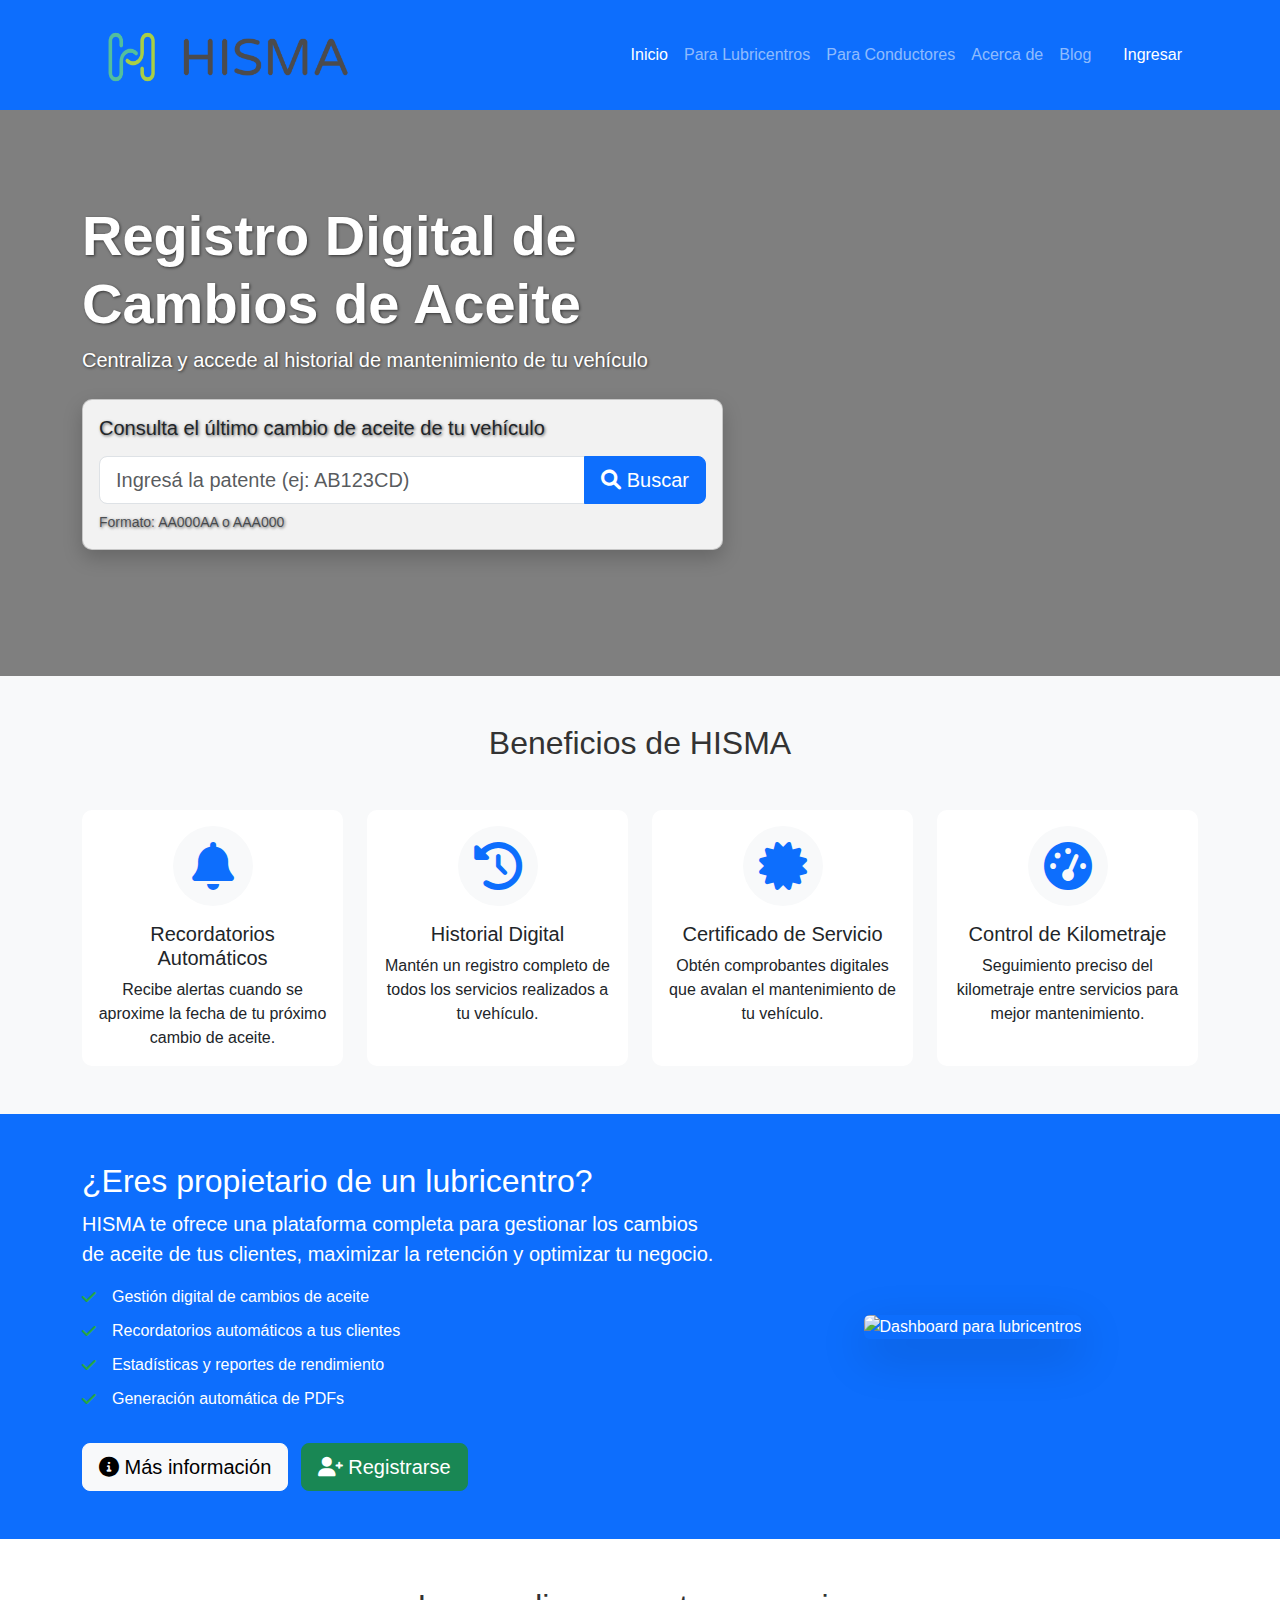
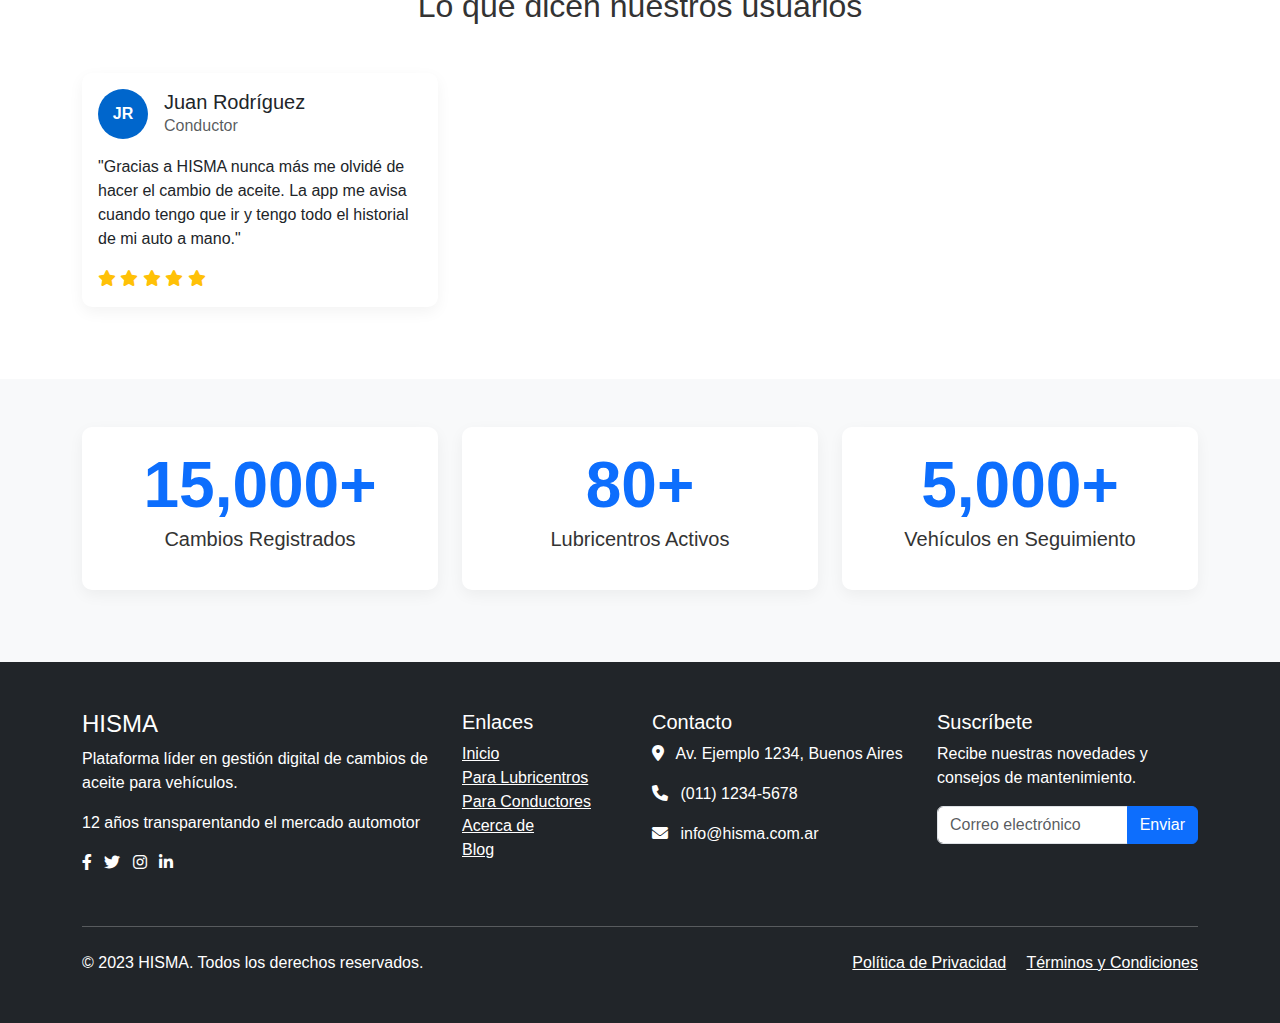
==== index.html @ cbe99efb "Inicio de sitio web" ====
<!DOCTYPE html>
<html lang="es">
<head>
    <meta charset="UTF-8">
    <meta name="viewport" content="width=device-width, initial-scale=1.0">
    <title>HISMA - Registro Digital de Cambios de Aceite</title>
    <meta name="description" content="Centraliza y accede al historial de mantenimiento de tu vehículo con HISMA, la plataforma líder en registro de cambios de aceite.">
    
    <!-- Bootstrap CSS -->
    <link href="https://cdn.jsdelivr.net/npm/bootstrap@5.3.0-alpha1/dist/css/bootstrap.min.css" rel="stylesheet">
    
    <!-- Custom CSS -->
    <link rel="stylesheet" href="css/style.css">
    
    <!-- Favicon -->
    <link rel="icon" href="favicon.ico">
    
    <!-- Font Awesome para iconos -->
    <link rel="stylesheet" href="https://cdnjs.cloudflare.com/ajax/libs/font-awesome/6.0.0/css/all.min.css">
</head>
<body>
    <!-- Barra de navegación -->
    <nav class="navbar navbar-expand-lg navbar-dark bg-primary fixed-top">
        <div class="container">
            <a class="navbar-brand" href="index.html">
                <img src="img/hisma_logo_horizontal.png" alt="HISMA Logo" height="80" class="d-inline-block align-text-top">
            </a>
            <button class="navbar-toggler" type="button" data-bs-toggle="collapse" data-bs-target="#navbarNav">
                <span class="navbar-toggler-icon"></span>
            </button>
            <div class="collapse navbar-collapse" id="navbarNav">
                <ul class="navbar-nav ms-auto">
                    <li class="nav-item">
                        <a class="nav-link active" href="index.html">Inicio</a>
                    </li>
                    <li class="nav-item">
                        <a class="nav-link" href="lubricentros.html">Para Lubricentros</a>
                    </li>
                    <li class="nav-item">
                        <a class="nav-link" href="conductores.html">Para Conductores</a>
                    </li>
                    <li class="nav-item">
                        <a class="nav-link" href="acerca.html">Acerca de</a>
                    </li>
                    <li class="nav-item">
                        <a class="nav-link" href="blog.html">Blog</a>
                    </li>
                    <li class="nav-item">
                        <a class="nav-link btn btn-success text-white ms-2 px-3" href="#">Ingresar</a>
                    </li>
                </ul>
            </div>
        </div>
    </nav>

    <!-- Hero Section con buscador -->
    <header class="hero-section" style="background-image: url('img/herobg_1.jpg');">
        <div class="container h-100">
            <div class="row h-100 align-items-center">
                <div class="col-lg-7 hero-text">
                    <h1 class="display-4 text-white fw-bold">Registro Digital de Cambios de Aceite</h1>
                    <p class="lead text-white mb-4">Centraliza y accede al historial de mantenimiento de tu vehículo</p>
                    
                    <!-- Buscador de dominio -->
                    <div class="card p-3 search-card">
                        <h2 class="h5 mb-3">Consulta el último cambio de aceite de tu vehículo</h2>
                        <div class="input-group">
                            <input type="text" id="dominio-input" class="form-control form-control-lg" placeholder="Ingresá la patente (ej: AB123CD)" aria-label="Dominio">
                            <button class="btn btn-primary btn-lg" type="button" id="search-button">
                                <i class="fas fa-search"></i> Buscar
                            </button>
                                                        
                        </div>
                        <small class="form-text text-muted mt-2">Formato: AA000AA o AAA000</small>
                        
                        <!-- Área donde se mostrará el resultado -->
                        <div id="resultado-consulta" class="mt-3 d-none"></div>
                    </div>
                </div>
            </div>
        </div>
    </header>

    <!-- Sección de Beneficios -->
    <section class="py-5 bg-light">
        <div class="container">
            <h2 class="text-center mb-5">Beneficios de HISMA</h2>
            <div class="row g-4">
                <div class="col-md-6 col-lg-3">
                    <div class="card h-100 benefit-card">
                        <div class="card-body text-center">
                            <div class="icon-wrapper mb-3">
                                <i class="fas fa-bell fa-3x text-primary"></i>
                            </div>
                            <h3 class="h5">Recordatorios Automáticos</h3>
                            <p class="card-text">Recibe alertas cuando se aproxime la fecha de tu próximo cambio de aceite.</p>
                        </div>
                    </div>
                </div>
                <div class="col-md-6 col-lg-3">
                    <div class="card h-100 benefit-card">
                        <div class="card-body text-center">
                            <div class="icon-wrapper mb-3">
                                <i class="fas fa-history fa-3x text-primary"></i>
                            </div>
                            <h3 class="h5">Historial Digital</h3>
                            <p class="card-text">Mantén un registro completo de todos los servicios realizados a tu vehículo.</p>
                        </div>
                    </div>
                </div>
                <div class="col-md-6 col-lg-3">
                    <div class="card h-100 benefit-card">
                        <div class="card-body text-center">
                            <div class="icon-wrapper mb-3">
                                <i class="fas fa-certificate fa-3x text-primary"></i>
                            </div>
                            <h3 class="h5">Certificado de Servicio</h3>
                            <p class="card-text">Obtén comprobantes digitales que avalan el mantenimiento de tu vehículo.</p>
                        </div>
                    </div>
                </div>
                <div class="col-md-6 col-lg-3">
                    <div class="card h-100 benefit-card">
                        <div class="card-body text-center">
                            <div class="icon-wrapper mb-3">
                                <i class="fas fa-tachometer-alt fa-3x text-primary"></i>
                            </div>
                            <h3 class="h5">Control de Kilometraje</h3>
                            <p class="card-text">Seguimiento preciso del kilometraje entre servicios para mejor mantenimiento.</p>
                        </div>
                    </div>
                </div>
            </div>
        </div>
    </section>

    <!-- Sección para Lubricentros -->
    <section class="py-5 bg-primary text-white">
        <div class="container">
            <div class="row align-items-center">
                <div class="col-lg-7">
                    <h2>¿Eres propietario de un lubricentro?</h2>
                    <p class="lead">HISMA te ofrece una plataforma completa para gestionar los cambios de aceite de tus clientes, maximizar la retención y optimizar tu negocio.</p>
                    <ul class="check-list">
                        <li>Gestión digital de cambios de aceite</li>
                        <li>Recordatorios automáticos a tus clientes</li>
                        <li>Estadísticas y reportes de rendimiento</li>
                        <li>Generación automática de PDFs</li>
                    </ul>
                    <a href="lubricentros.html" class="btn btn-light btn-lg mt-3">
                        <i class="fas fa-info-circle"></i> Más información
                    </a>
                    <a href="#" class="btn btn-success btn-lg mt-3 ms-2">
                        <i class="fas fa-user-plus"></i> Registrarse
                    </a>
                </div>
                <div class="col-lg-5 text-center">
                    <img src="img/placeholder-lubricentro.jpg" alt="Dashboard para lubricentros" class="img-fluid rounded shadow-lg">
                </div>
            </div>
        </div>
    </section>

    <!-- Sección Testimonios -->
    <section class="py-5">
        <div class="container">
            <h2 class="text-center mb-5">Lo que dicen nuestros usuarios</h2>
            <div class="row">
                <div class="col-lg-4 mb-4">
                    <div class="card h-100 testimonial-card">
                        <div class="card-body">
                            <div class="d-flex align-items-center mb-3">
                                <div class="testimonial-img">
                                    <!-- Aquí puedes colocar una imagen o iniciales -->
                                    <span>JR</span>
                                </div>
                                <div class="ms-3">
                                    <h5 class="mb-0">Juan Rodríguez</h5>
                                    <p class="text-muted mb-0">Conductor</p>
                                </div>
                            </div>
                            <p class="card-text">"Gracias a HISMA nunca más me olvidé de hacer el cambio de aceite. La app me avisa cuando tengo que ir y tengo todo el historial de mi auto a mano."</p>
                            <div class="rating text-warning">
                                <i class="fas fa-star"></i>
                                <i class="fas fa-star"></i>
                                <i class="fas fa-star"></i>
                                <i class="fas fa-star"></i>
                                <i class="fas fa-star"></i>
                            </div>
                        </div>
                    </div>
                </div>
                <!-- Agregar más testimonios -->
            </div>
        </div>
    </section>

    <!-- Sección Estadísticas -->
    <section class="py-5 bg-light">
        <div class="container">
            <div class="row text-center">
                <div class="col-md-4 mb-4">
                    <div class="stat-item">
                        <div class="display-3 fw-bold text-primary" data-count="15000">15,000+</div>
                        <p class="lead">Cambios Registrados</p>
                    </div>
                </div>
                <div class="col-md-4 mb-4">
                    <div class="stat-item">
                        <div class="display-3 fw-bold text-primary" data-count="80">80+</div>
                        <p class="lead">Lubricentros Activos</p>
                    </div>
                </div>
                <div class="col-md-4 mb-4">
                    <div class="stat-item">
                        <div class="display-3 fw-bold text-primary" data-count="5000">5,000+</div>
                        <p class="lead">Vehículos en Seguimiento</p>
                    </div>
                </div>
            </div>
        </div>
    </section>

    <!-- Footer -->
    <footer class="bg-dark text-white py-5">
        <div class="container">
            <div class="row">
                <div class="col-lg-4 mb-4">
                    <h4>HISMA</h4>
                    <p>Plataforma líder en gestión digital de cambios de aceite para vehículos.</p>
                    <p>12 años transparentando el mercado automotor</p>
                    <div class="social-icons">
                        <a href="#" class="text-white me-2"><i class="fab fa-facebook-f"></i></a>
                        <a href="#" class="text-white me-2"><i class="fab fa-twitter"></i></a>
                        <a href="#" class="text-white me-2"><i class="fab fa-instagram"></i></a>
                        <a href="#" class="text-white"><i class="fab fa-linkedin-in"></i></a>
                    </div>
                </div>
                <div class="col-lg-2 mb-4">
                    <h5>Enlaces</h5>
                    <ul class="list-unstyled">
                        <li><a href="index.html" class="text-white">Inicio</a></li>
                        <li><a href="lubricentros.html" class="text-white">Para Lubricentros</a></li>
                        <li><a href="conductores.html" class="text-white">Para Conductores</a></li>
                        <li><a href="acerca.html" class="text-white">Acerca de</a></li>
                        <li><a href="blog.html" class="text-white">Blog</a></li>
                    </ul>
                </div>
                <div class="col-lg-3 mb-4">
                    <h5>Contacto</h5>
                    <address>
                        <p><i class="fas fa-map-marker-alt me-2"></i> Av. Ejemplo 1234, Buenos Aires</p>
                        <p><i class="fas fa-phone me-2"></i> (011) 1234-5678</p>
                        <p><i class="fas fa-envelope me-2"></i> info@hisma.com.ar</p>
                    </address>
                </div>
                <div class="col-lg-3 mb-4">
                    <h5>Suscríbete</h5>
                    <p>Recibe nuestras novedades y consejos de mantenimiento.</p>
                    <div class="input-group">
                        <input type="email" class="form-control" placeholder="Correo electrónico">
                        <button class="btn btn-primary" type="button">Enviar</button>
                    </div>
                </div>
            </div>
            <hr class="my-4">
            <div class="row">
                <div class="col-md-6">
                    <p class="mb-0">&copy; 2023 HISMA. Todos los derechos reservados.</p>
                </div>
                <div class="col-md-6 text-md-end">
                    <a href="#" class="text-white me-3">Política de Privacidad</a>
                    <a href="#" class="text-white">Términos y Condiciones</a>
                </div>
            </div>
        </div>
    </footer>

    <!-- Bootstrap JS -->
    <script src="https://cdn.jsdelivr.net/npm/bootstrap@5.3.0-alpha1/dist/js/bootstrap.bundle.min.js"></script>
    
    <!-- Firebase -->
    <script src="https://www.gstatic.com/firebasejs/9.6.10/firebase-app-compat.js"></script>
    <script src="https://www.gstatic.com/firebasejs/9.6.10/firebase-firestore-compat.js"></script>
    
    <!-- Custom JS -->
    <script src="js/firebase-config.js"></script>
    <script src="js/consulta.js"></script>
    <script src="js/main.js"></script>
</body>
</html>
---- css/style.css ----
/* Estilos generales */
:root {
    --primary-color: #0066cc;
    --secondary-color: #28a745;
    --dark-color: #343a40;
    --light-color: #f8f9fa;
}

body {
    font-family: 'Segoe UI', Tahoma, Geneva, Verdana, sans-serif;
    color: #333;
    padding-top: 76px; /* Para compensar la navbar fixed */
}

/* Hero Section */
.hero-section {
    height: 600px;
    background-size: cover;
    background-position: center;
    position: relative;
    color: white;
}

.hero-section::before {
    content: '';
    position: absolute;
    top: 0;
    left: 0;
    width: 100%;
    height: 100%;
    background: rgba(0, 0, 0, 0.5); /* Overlay oscuro */
}

.hero-section .container {
    position: relative; /* Para que el contenido esté por encima del overlay */
}

.hero-text {
    text-shadow: 1px 1px 3px rgba(0, 0, 0, 0.6);
}

.search-card {
    background-color: rgba(255, 255, 255, 0.9);
    border-radius: 10px;
    box-shadow: 0 8px 20px rgba(0, 0, 0, 0.2);
}

/* Tarjetas de beneficios */
.benefit-card {
    transition: transform 0.3s, box-shadow 0.3s;
    border: none;
    border-radius: 10px;
    overflow: hidden;
}

.benefit-card:hover {
    transform: translateY(-10px);
    box-shadow: 0 10px 25px rgba(0, 0, 0, 0.1);
}

.icon-wrapper {
    height: 80px;
    width: 80px;
    margin: 0 auto;
    display: flex;
    align-items: center;
    justify-content: center;
    border-radius: 50%;
    background-color: var(--light-color);
}

/* Lista de checks */
.check-list {
    list-style: none;
    padding-left: 0;
}

.check-list li {
    position: relative;
    padding-left: 30px;
    margin-bottom: 10px;
}

.check-list li::before {
    content: '\f00c';
    font-family: 'Font Awesome 5 Free';
    font-weight: 900;
    position: absolute;
    left: 0;
    top: 0;
    color: var(--secondary-color);
}

/* Tarjetas de testimonios */
.testimonial-card {
    border: none;
    border-radius: 10px;
    box-shadow: 0 5px 15px rgba(0, 0, 0, 0.05);
    transition: transform 0.3s;
}

.testimonial-card:hover {
    transform: translateY(-5px);
}

.testimonial-img {
    width: 50px;
    height: 50px;
    border-radius: 50%;
    background-color: var(--primary-color);
    display: flex;
    align-items: center;
    justify-content: center;
    color: white;
    font-weight: bold;
}

/* Estadísticas */
.stat-item {
    padding: 20px;
    border-radius: 10px;
    background-color: white;
    box-shadow: 0 5px 15px rgba(0, 0, 0, 0.05);
}

/* Resultado de consulta */
#resultado-consulta {
    border-radius: 8px;
    background-color: #f9f9f9;
    padding: 15px;
    margin-top: 15px;
    border-left: 4px solid var(--primary-color);
}

.resultado-error {
    border-left-color: #dc3545 !important;
}

/* Responsive */
@media (max-width: 768px) {
    .hero-section {
        height: auto;
        min-height: 500px;
        padding: 80px 0;
    }
}
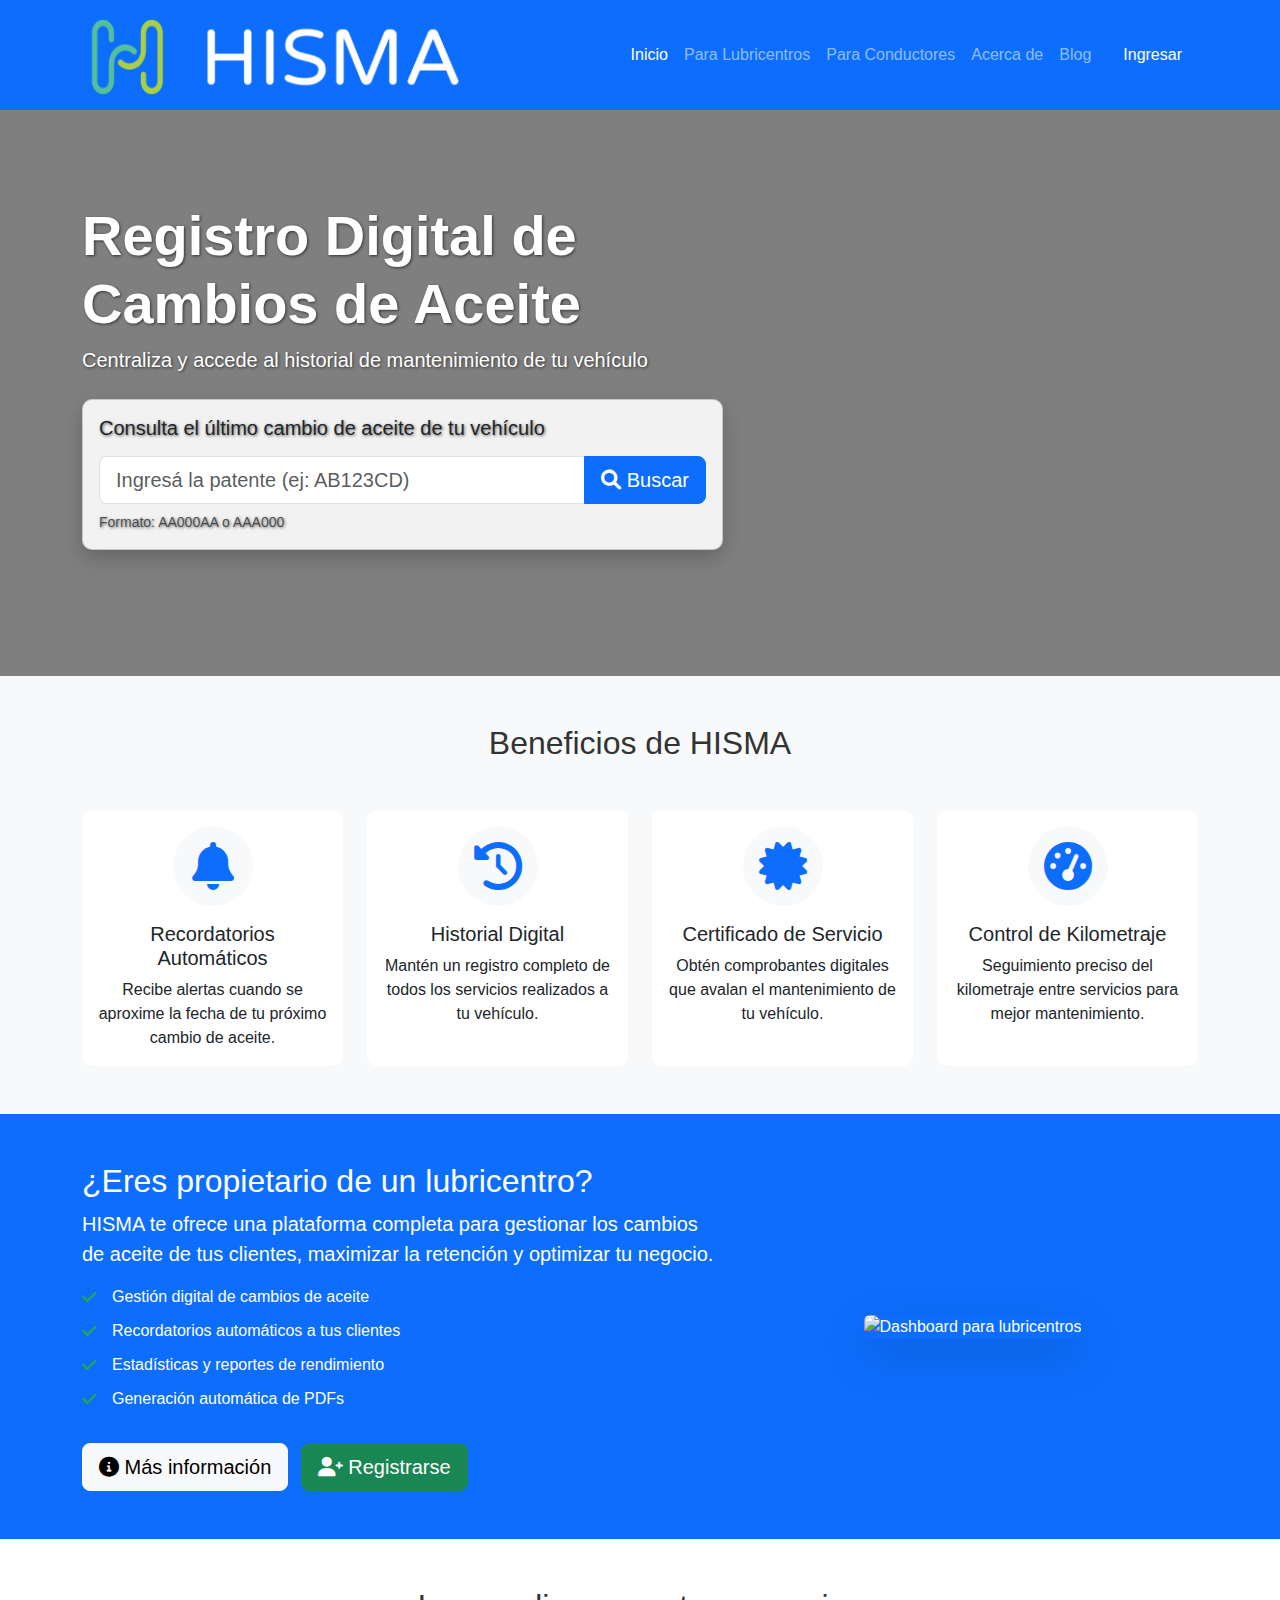
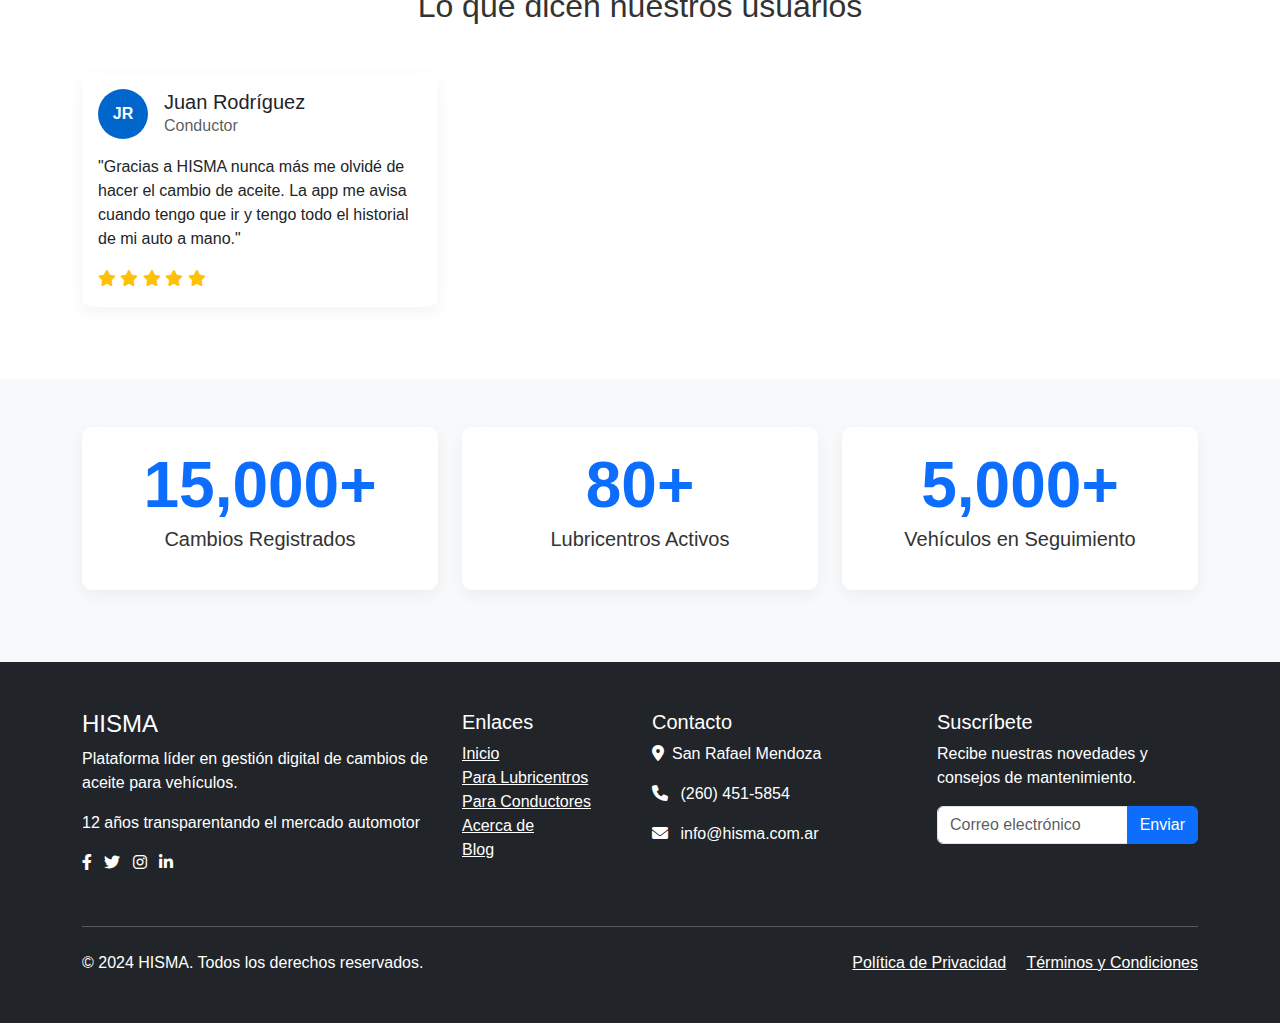
==== commit 92005244: "funcionando con imagenes para arreglar" ====
--- a/index.html
+++ b/index.html
@@ -23,7 +23,7 @@
     <nav class="navbar navbar-expand-lg navbar-dark bg-primary fixed-top">
         <div class="container">
             <a class="navbar-brand" href="index.html">
-                <img src="img/hisma_logo_horizontal.png" alt="HISMA Logo" height="80" class="d-inline-block align-text-top">
+                <img src="img/hisma_logo_horizontal_B.png" alt="HISMA Logo" height="80" class="d-inline-block align-text-top">
             </a>
             <button class="navbar-toggler" type="button" data-bs-toggle="collapse" data-bs-target="#navbarNav">
                 <span class="navbar-toggler-icon"></span>
@@ -249,8 +249,8 @@
                 <div class="col-lg-3 mb-4">
                     <h5>Contacto</h5>
                     <address>
-                        <p><i class="fas fa-map-marker-alt me-2"></i> Av. Ejemplo 1234, Buenos Aires</p>
-                        <p><i class="fas fa-phone me-2"></i> (011) 1234-5678</p>
+                        <p><i class="fas fa-map-marker-alt me-2"></i>San Rafael Mendoza</p>
+                        <p><i class="fas fa-phone me-2"></i> (260) 451-5854</p>
                         <p><i class="fas fa-envelope me-2"></i> info@hisma.com.ar</p>
                     </address>
                 </div>
@@ -266,7 +266,7 @@
             <hr class="my-4">
             <div class="row">
                 <div class="col-md-6">
-                    <p class="mb-0">&copy; 2023 HISMA. Todos los derechos reservados.</p>
+                    <p class="mb-0">&copy; 2024 HISMA. Todos los derechos reservados.</p>
                 </div>
                 <div class="col-md-6 text-md-end">
                     <a href="#" class="text-white me-3">Política de Privacidad</a>
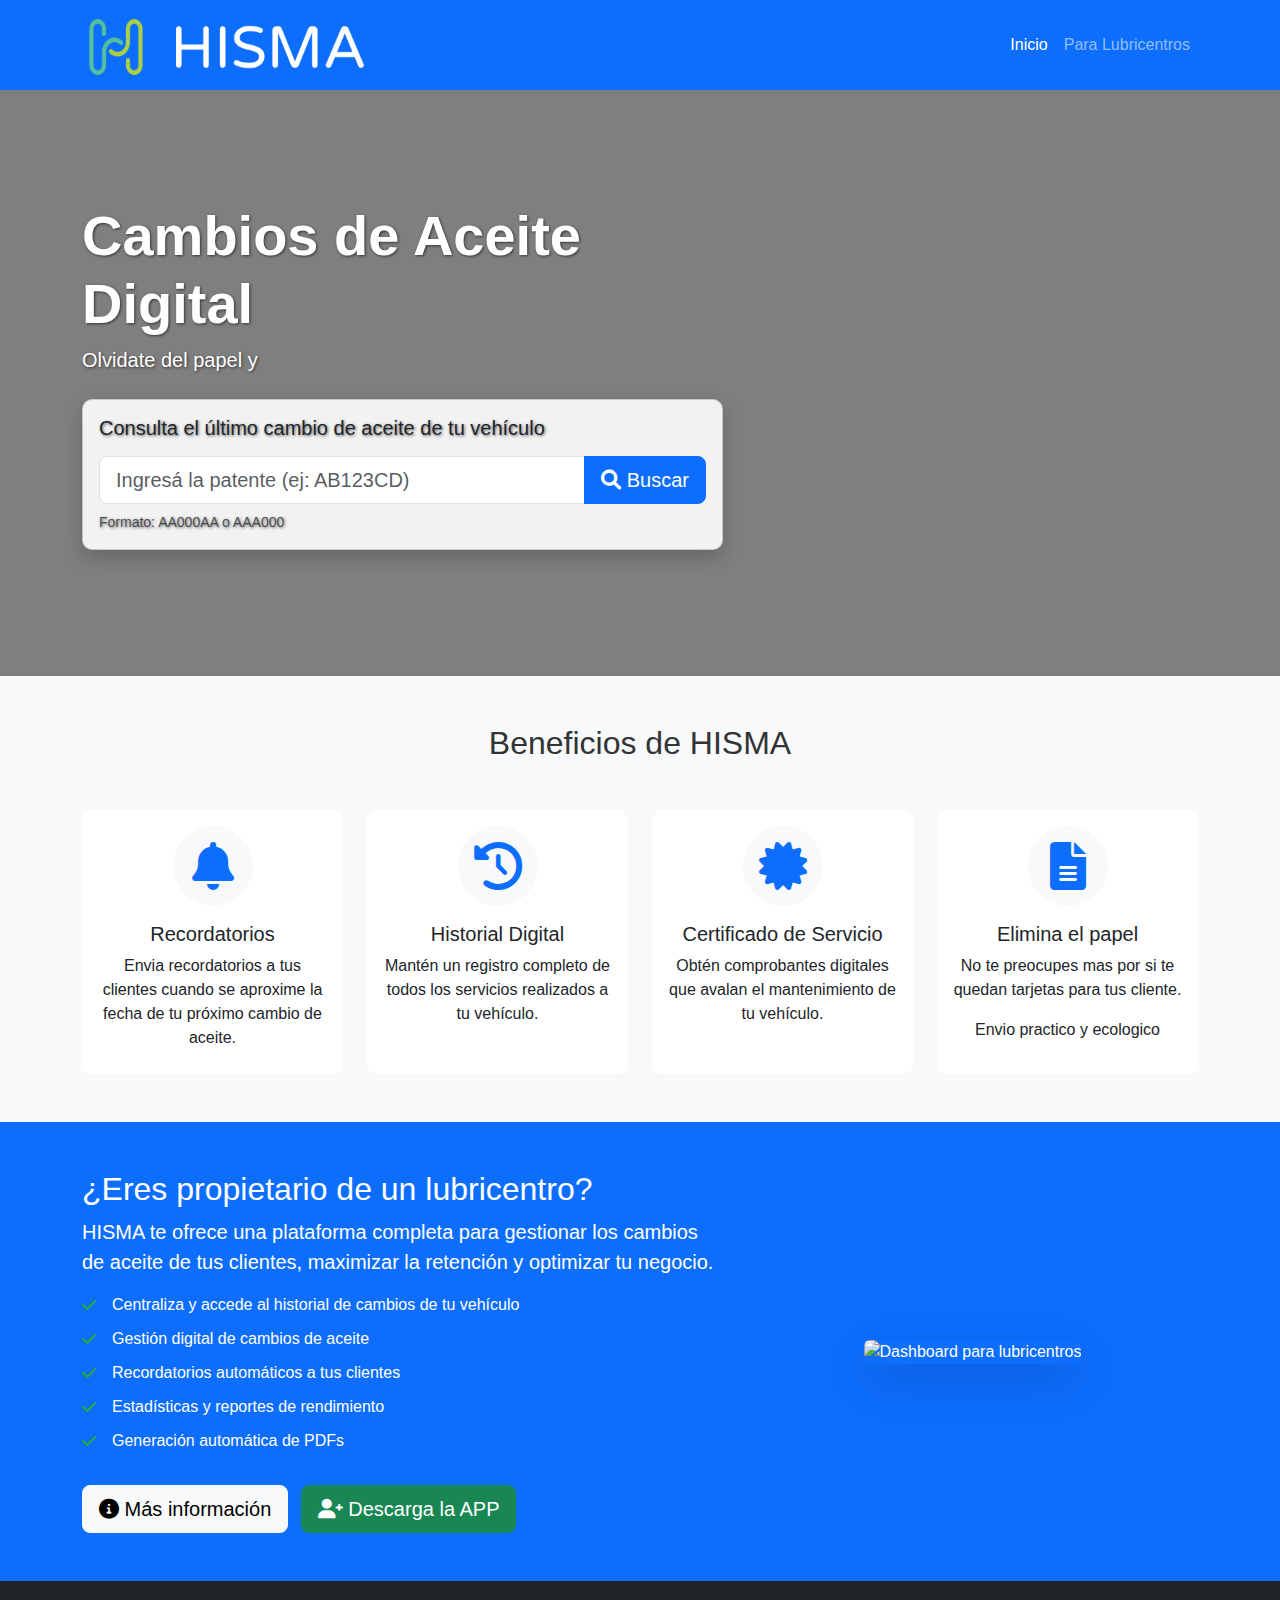
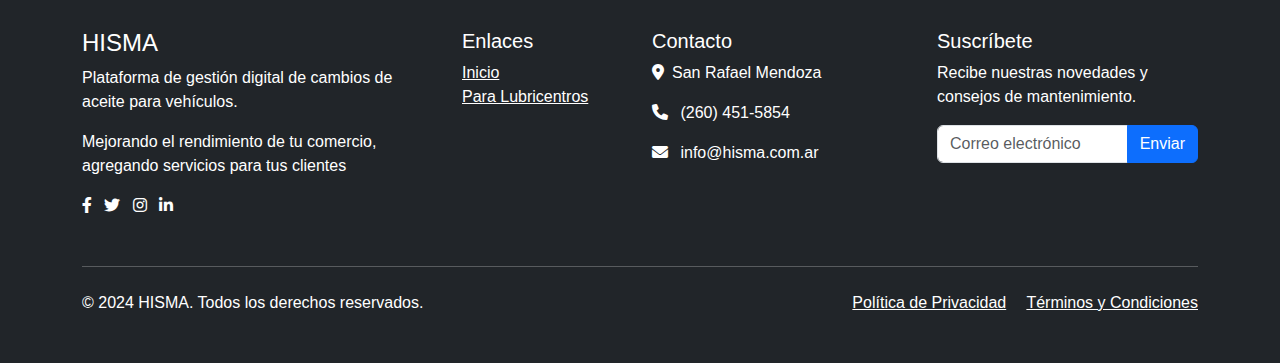
==== commit 6a3396d4: "pequeños arreglos" ====
--- a/index.html
+++ b/index.html
@@ -23,7 +23,7 @@
     <nav class="navbar navbar-expand-lg navbar-dark bg-primary fixed-top">
         <div class="container">
             <a class="navbar-brand" href="index.html">
-                <img src="img/hisma_logo_horizontal_B.png" alt="HISMA Logo" height="80" class="d-inline-block align-text-top">
+                <img src="img/hisma_logo_horizontal_B.png" alt="HISMA Logo" height="60" class="d-inline-block align-text-top">
             </a>
             <button class="navbar-toggler" type="button" data-bs-toggle="collapse" data-bs-target="#navbarNav">
                 <span class="navbar-toggler-icon"></span>
@@ -36,7 +36,7 @@
                     <li class="nav-item">
                         <a class="nav-link" href="lubricentros.html">Para Lubricentros</a>
                     </li>
-                    <li class="nav-item">
+                 <!--    <li class="nav-item">
                         <a class="nav-link" href="conductores.html">Para Conductores</a>
                     </li>
                     <li class="nav-item">
@@ -47,7 +47,7 @@
                     </li>
                     <li class="nav-item">
                         <a class="nav-link btn btn-success text-white ms-2 px-3" href="#">Ingresar</a>
-                    </li>
+                    </li> -->
                 </ul>
             </div>
         </div>
@@ -58,8 +58,8 @@
         <div class="container h-100">
             <div class="row h-100 align-items-center">
                 <div class="col-lg-7 hero-text">
-                    <h1 class="display-4 text-white fw-bold">Registro Digital de Cambios de Aceite</h1>
-                    <p class="lead text-white mb-4">Centraliza y accede al historial de mantenimiento de tu vehículo</p>
+                    <h1 class="display-4 text-white fw-bold">Cambios de Aceite Digital</h1>
+                    <p class="lead text-white mb-4">Olvidate del papel y </p>
                     
                     <!-- Buscador de dominio -->
                     <div class="card p-3 search-card">
@@ -92,8 +92,8 @@
                             <div class="icon-wrapper mb-3">
                                 <i class="fas fa-bell fa-3x text-primary"></i>
                             </div>
-                            <h3 class="h5">Recordatorios Automáticos</h3>
-                            <p class="card-text">Recibe alertas cuando se aproxime la fecha de tu próximo cambio de aceite.</p>
+                            <h3 class="h5">Recordatorios</h3>
+                            <p class="card-text">Envia recordatorios a tus clientes cuando se aproxime la fecha de tu próximo cambio de aceite.</p>
                         </div>
                     </div>
                 </div>
@@ -123,10 +123,10 @@
                     <div class="card h-100 benefit-card">
                         <div class="card-body text-center">
                             <div class="icon-wrapper mb-3">
-                                <i class="fas fa-tachometer-alt fa-3x text-primary"></i>
-                            </div>
-                            <h3 class="h5">Control de Kilometraje</h3>
-                            <p class="card-text">Seguimiento preciso del kilometraje entre servicios para mejor mantenimiento.</p>
+                                <i class="fas fa-file-text fa-3x text-primary"></i>
+                            </div>
+                            <h3 class="h5">Elimina el papel</h3>
+                            <p class="card-text">No te preocupes mas por si te quedan tarjetas para tus cliente.</p><p> Envio practico y ecologico</p>
                         </div>
                     </div>
                 </div>
@@ -142,6 +142,7 @@
                     <h2>¿Eres propietario de un lubricentro?</h2>
                     <p class="lead">HISMA te ofrece una plataforma completa para gestionar los cambios de aceite de tus clientes, maximizar la retención y optimizar tu negocio.</p>
                     <ul class="check-list">
+                        <li>Centraliza y accede al historial de cambios de tu vehículo</li>
                         <li>Gestión digital de cambios de aceite</li>
                         <li>Recordatorios automáticos a tus clientes</li>
                         <li>Estadísticas y reportes de rendimiento</li>
@@ -151,7 +152,7 @@
                         <i class="fas fa-info-circle"></i> Más información
                     </a>
                     <a href="#" class="btn btn-success btn-lg mt-3 ms-2">
-                        <i class="fas fa-user-plus"></i> Registrarse
+                        <i class="fas fa-user-plus"></i> Descarga la APP
                     </a>
                 </div>
                 <div class="col-lg-5 text-center">
@@ -161,41 +162,8 @@
         </div>
     </section>
 
-    <!-- Sección Testimonios -->
-    <section class="py-5">
-        <div class="container">
-            <h2 class="text-center mb-5">Lo que dicen nuestros usuarios</h2>
-            <div class="row">
-                <div class="col-lg-4 mb-4">
-                    <div class="card h-100 testimonial-card">
-                        <div class="card-body">
-                            <div class="d-flex align-items-center mb-3">
-                                <div class="testimonial-img">
-                                    <!-- Aquí puedes colocar una imagen o iniciales -->
-                                    <span>JR</span>
-                                </div>
-                                <div class="ms-3">
-                                    <h5 class="mb-0">Juan Rodríguez</h5>
-                                    <p class="text-muted mb-0">Conductor</p>
-                                </div>
-                            </div>
-                            <p class="card-text">"Gracias a HISMA nunca más me olvidé de hacer el cambio de aceite. La app me avisa cuando tengo que ir y tengo todo el historial de mi auto a mano."</p>
-                            <div class="rating text-warning">
-                                <i class="fas fa-star"></i>
-                                <i class="fas fa-star"></i>
-                                <i class="fas fa-star"></i>
-                                <i class="fas fa-star"></i>
-                                <i class="fas fa-star"></i>
-                            </div>
-                        </div>
-                    </div>
-                </div>
-                <!-- Agregar más testimonios -->
-            </div>
-        </div>
-    </section>
-
-    <!-- Sección Estadísticas -->
+<!-- 
+  
     <section class="py-5 bg-light">
         <div class="container">
             <div class="row text-center">
@@ -219,7 +187,7 @@
                 </div>
             </div>
         </div>
-    </section>
+    </section> -->
 
     <!-- Footer -->
     <footer class="bg-dark text-white py-5">
@@ -227,8 +195,8 @@
             <div class="row">
                 <div class="col-lg-4 mb-4">
                     <h4>HISMA</h4>
-                    <p>Plataforma líder en gestión digital de cambios de aceite para vehículos.</p>
-                    <p>12 años transparentando el mercado automotor</p>
+                    <p>Plataforma de gestión digital de cambios de aceite para vehículos.</p>
+                    <p>Mejorando el rendimiento de tu comercio, agregando servicios para tus clientes</p>
                     <div class="social-icons">
                         <a href="#" class="text-white me-2"><i class="fab fa-facebook-f"></i></a>
                         <a href="#" class="text-white me-2"><i class="fab fa-twitter"></i></a>
@@ -241,9 +209,9 @@
                     <ul class="list-unstyled">
                         <li><a href="index.html" class="text-white">Inicio</a></li>
                         <li><a href="lubricentros.html" class="text-white">Para Lubricentros</a></li>
-                        <li><a href="conductores.html" class="text-white">Para Conductores</a></li>
+                       <!--  <li><a href="conductores.html" class="text-white">Para Conductores</a></li>
                         <li><a href="acerca.html" class="text-white">Acerca de</a></li>
-                        <li><a href="blog.html" class="text-white">Blog</a></li>
+                        <li><a href="blog.html" class="text-white">Blog</a></li> -->
                     </ul>
                 </div>
                 <div class="col-lg-3 mb-4">
